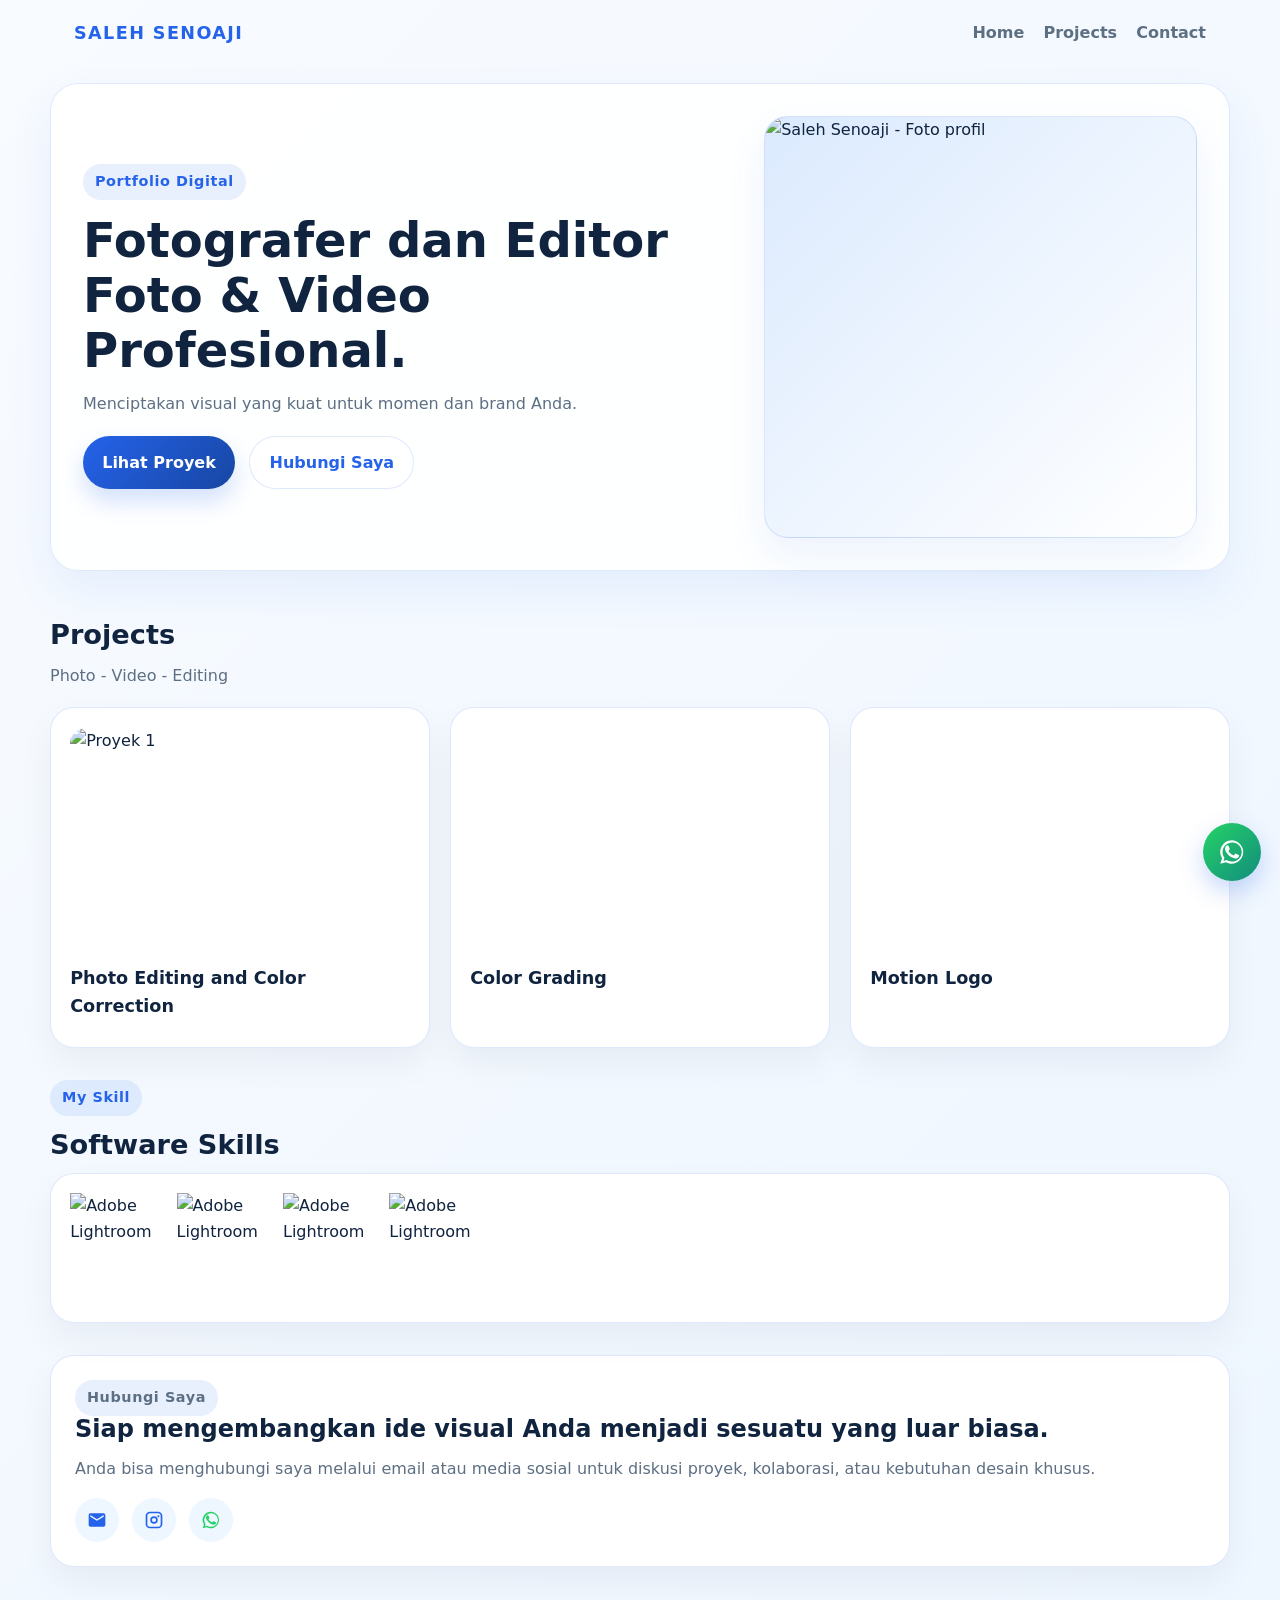
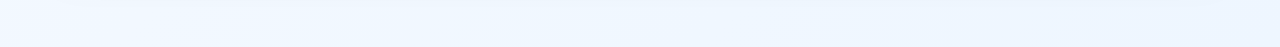
==== index.html @ fd32565c "Create portfolio HTML structure for Saleh Senoaji This HTML file serves as a portfolio for Saleh Sen" ====
<!DOCTYPE html>
<html lang="id">
<head>
  <meta charset="UTF-8">
  <meta name="viewport" content="width=device-width, initial-scale=1.0">
  <title>Saleh Senoaji - Portfolio</title>
  <link rel="stylesheet" href="slhweb.css">
</head>
<body>

<nav class="navbar">
  <a href="#home" class="brand">SALEH SENOAJI</a>
  <div class="nav-links">
    <a href="#home">Home</a>
    <a href="#projects">Projects</a>
    <a href="#contact">Contact</a>
  </div>
</nav>

<main id="home">
  <section class="hero">
    <div class="hero-content">
      <p class="eyebrow">Portfolio Digital</p>
      <h1>Fotografer dan Editor Foto & Video Profesional.</h1>
      <p class="hero-text">Menciptakan visual yang kuat untuk momen dan brand Anda.</p>
      <div class="hero-actions">
        <a href="#projects" class="btn btn-primary">Lihat Proyek</a>
        <a href="#contact" class="btn btn-secondary">Hubungi Saya</a>
      </div>
    </div>
    <div class="hero-visual">
      <img src="ASSET FOTO/PPA09999.jpg" alt="Saleh Senoaji - Foto profil" class="hero-image">
    </div>
  </section>

  <header class="mb-20">
    <h2 class="section-title">Projects</h2>
    <p class="subtitle">Photo - Video - Editing</p>
  </header>

  <!-- Gallery -->
  <section class="gallery-section" id="projects">
    <div class="gallery-grid">
      <article class="card">
        <div class="thumb">
          <img src="ASSET FOTO/DSC00315.jpg" alt="Proyek 1">
        </div>
        <h2> Photo Editing and Color Correction</h2>
        <!-- <p>Deskripsi singkat</p> -->
      </article>

      <article class="card">
        <div class="thumb">
          <video autoplay muted loop poster="Color Grading.jpg">
            <source src="Color Grading.mp4" type="video/mp4">
            Browser Anda tidak mendukung video.
          </video>
        </div>
        <h2>Color Grading</h2>
        <div class="brand-badges" aria-label="Brand yang digunakan">
            <!-- <img src="ASSET FOTO/Pr.png" alt="Adobe Lightroom" class="ikon-brand-project"> -->
            <!-- <img src="ASSET FOTO/Davinci.png" alt="Adobe Lightroom" class="ikon-brand-project"> -->
          </div>
      </article>

      <article class="card">
        <div class="thumb">
          <video autoplay muted loop poster="LAKMUD MOTION.jpg">
            <source src="LAKMUD MOTION.mp4" type="video/mp4">
            Browser Anda tidak mendukung video.
          </video>
        </div>
        <h2>Motion Logo</h2>
        <!-- <img src="ASSET FOTO/Ae.png" alt="Adobe Lightroom" class="ikon-brand-project"> -->
      </article>
    </div>

    <!-- <div class="gallery-grid">
      <article class="card">
        <div class="thumb">
          <img src="ASSET FOTO/MTS01700.jpg" alt="Proyek 1">
        </div>
        <h2>Event Documentation</h2>
        <div class="brand-badges" aria-label="Brand yang digunakan">
         <!-- <img src="ASSET FOTO/coni.png" alt="Adobe Lightroom" class="ikon-brand-project"> -->
         <!-- <img src="ASSET FOTO/Lrc.png" alt="Adobe Lightroom" class="ikon-brand-project"> -->
        <!-- </div> -->
      <!-- </article> --> 

      <!-- <article class="card">
        <div class="thumb">
          <img src="ASSET FOTO/yearbook.jpg" alt="Proyek 2" width="110px" height="130px">
        </div>
        <h2>Yearbook Photoshoot and Editing</h2>
        <div class="brand-badges" aria-label="Brand yang digunakan">
         <!-- <img src="ASSET FOTO/coni.png" alt="Adobe Lightroom" class="ikon-brand-project"> -->
         <!-- <img src="ASSET FOTO/Lrc.png" alt="Adobe Lightroom" class="ikon-brand-project"> -->
        <!-- </div>
      </article> --> 

      <!-- <article class="card"> -->
        <!-- <div class="thumb">
          <img src="ASSET FOTO/creation.jpg" alt="Proyek 3" width="110px" height="130px">
        </div>
        <h2>Creation</h2>
        <div class="brand-badges" aria-label="Brand yang digunakan">
         <!-- <img src="ASSET FOTO/coni.png" alt="Adobe Lightroom" class="ikon-brand-project"> -->
         <!-- <img src="ASSET FOTO/Lrc.png" alt="Adobe Lightroom" class="ikon-brand-project"> -->
       <!-- > </div>
      </article> -- -->
    </div>
  </section>

  <section class="skills-section" id="skills">
    <div class="section-heading">
      <p class="eyebrow">My Skill</p>
      <h2 class="section-title">Software Skills</h2>
    </div>
    <div class="skills-grid">
      <div class="skill-card">
        <div class="skill-title-row">
          <div class="brand-badges" aria-label="Brand yang digunakan">
            <img src="ASSET FOTO/Lrc.png" alt="Adobe Lightroom" class="ikon-brand">
            <img src="ASSET FOTO/Ai.png" alt="Adobe Lightroom" class="ikon-brand">
            <!-- <img src="ASSET FOTO/Ps.png" alt="Adobe Lightroom" class="ikon-brand"> -->
            <img src="ASSET FOTO/Pr.png" alt="Adobe Lightroom" class="ikon-brand">
            <!-- <img src="ASSET FOTO/Ae.png" alt="Adobe Lightroom" class="ikon-brand"> -->
            <img src="ASSET FOTO/Davinci.png" alt="Adobe Lightroom" class="ikon-brand">
            <!-- <img src="ASSET FOTO/capcut-icon.png" alt="Adobe Lightroom" class="ikon-brand"> -->
          </div>
        </div>
      </div>
    </div>
  </section>

  <section class="contact-section" id="contact">
    <div class="contact-card">
      <p class="eyebrow">Hubungi Saya</p>
      <h2>Siap mengembangkan ide visual Anda menjadi sesuatu yang luar biasa.</h2>
      <p>Anda bisa menghubungi saya melalui email atau media sosial untuk diskusi proyek, kolaborasi, atau kebutuhan desain khusus.</p>
      <div class="contact-links">
        <a href="mailto:senoajisaleh@gmail.com" class="icon-btn" aria-label="Email">
          <svg viewBox="0 0 24 24" aria-hidden="true">
            <path d="M20 4H4a2 2 0 0 0-2 2v12a2 2 0 0 0 2 2h16a2 2 0 0 0 2-2V6a2 2 0 0 0-2-2Zm0 4-8 5-8-5V6l8 5 8-5v2Z"/>
          </svg>
        </a>
        <a href="https://www.instagram.com/salehseno_?utm_source=qr" target="_blank" class="icon-btn" aria-label="Instagram">
          <svg viewBox="0 0 24 24" aria-hidden="true">
            <path d="M7 2h10a5 5 0 0 1 5 5v10a5 5 0 0 1-5 5H7a5 5 0 0 1-5-5V7a5 5 0 0 1 5-5Zm0 2a3 3 0 0 0-3 3v10a3 3 0 0 0 3 3h10a3 3 0 0 0 3-3V7a3 3 0 0 0-3-3H7Zm5 3.5A4.5 4.5 0 1 1 7.5 12 4.5 4.5 0 0 1 12 7.5Zm0 2A2.5 2.5 0 1 0 14.5 12 2.5 2.5 0 0 0 12 9.5Zm5.25-3.25a1.25 1.25 0 1 1-1.25 1.25 1.25 1.25 0 0 1 1.25-1.25Z"/>
          </svg>
        </a>
        <a href="https://wa.me/6285198229199" target="_blank" class="icon-btn whatsapp-btn" aria-label="WhatsApp">
          <svg viewBox="0 0 24 24" aria-hidden="true">
            <path d="M17.472 14.382c-.297-.149-1.758-.867-2.03-.967-.272-.099-.47-.149-.67.149-.198.297-.768.967-.941 1.165-.173.198-.347.223-.644.074-.297-.149-1.255-.462-2.39-1.475-.883-.788-1.48-1.761-1.653-2.059-.173-.297-.018-.458.13-.606.134-.133.297-.347.446-.521.149-.174.198-.297.297-.495.099-.198.05-.372-.025-.521-.074-.149-.669-1.611-.916-2.206-.242-.579-.487-.5-.669-.51-.173-.008-.372-.01-.57-.01-.198 0-.521.074-.792.372-.272.297-1.04 1.016-1.04 2.479 0 1.462 1.065 2.875 1.213 3.073.149.198 2.099 3.2 5.076 4.487.709.306 1.262.49 1.694.627.712.227 1.36.195 1.872.118.572-.085 1.758-.719 2.006-1.413.248-.694.248-1.289.174-1.413-.074-.123-.272-.198-.57-.347Z"/>
            <path d="M12.001 2a10 10 0 0 0-8.515 15.364L2 22l4.75-1.248A10 10 0 1 0 12.001 2Zm0 18.2a8.2 8.2 0 0 1-4.164-1.147l-.298-.178-2.817.74.75-2.747-.195-.3A8.2 8.2 0 1 1 12 20.2Z"/>
          </svg>
        </a>
      </div>
    </div>
  </section>
</main>

<a href="https://wa.me/6285198229199" target="_blank" rel="noopener noreferrer" class="whatsapp-float" aria-label="Hubungi WhatsApp">
  <svg viewBox="0 0 24 24" aria-hidden="true">
    <path d="M17.472 14.382c-.297-.149-1.758-.867-2.03-.967-.272-.099-.47-.149-.67.149-.198.297-.768.967-.941 1.165-.173.198-.347.223-.644.074-.297-.149-1.255-.462-2.39-1.475-.883-.788-1.48-1.761-1.653-2.059-.173-.297-.018-.458.13-.606.134-.133.297-.347.446-.521.149-.174.198-.297.297-.495.099-.198.05-.372-.025-.521-.074-.149-.669-1.611-.916-2.206-.242-.579-.487-.5-.669-.51-.173-.008-.372-.01-.57-.01-.198 0-.521.074-.792.372-.272.297-1.04 1.016-1.04 2.479 0 1.462 1.065 2.875 1.213 3.073.149.198 2.099 3.2 5.076 4.487.709.306 1.262.49 1.694.627.712.227 1.36.195 1.872.118.572-.085 1.758-.719 2.006-1.413.248-.694.248-1.289.174-1.413-.074-.123-.272-.198-.57-.347Z"/>
    <path d="M12.001 2a10 10 0 0 0-8.515 15.364L2 22l4.75-1.248A10 10 0 1 0 12.001 2Zm0 18.2a8.2 8.2 0 0 1-4.164-1.147l-.298-.178-2.817.74.75-2.747-.195-.3A8.2 8.2 0 1 1 12 20.2Z"/>
  </svg>
</a>

<script src="scroll.js"></script>

</body>
</html>
---- slhweb.css ----
:root {
  --bg: #f5f9ff;
  --surface: #ffffff;
  --text: #10233f;
  --muted: #5d6f83;
  --accent: #2563eb;
  --accent-dark: #1746a2;
  --border: rgba(37, 99, 235, 0.14);
}

* {
  box-sizing: border-box;
}

html {
  scroll-behavior: smooth;
}

body {
  margin: 0;
  font-family: Inter, ui-sans-serif, system-ui, -apple-system, BlinkMacSystemFont, "Segoe UI", sans-serif;
  background: linear-gradient(135deg, #f8fbff 0%, #eef6ff 100%);
  color: var(--text);
  line-height: 1.6;
}

img,
video {
  max-width: 100%;
  display: block;
}

a {
  color: inherit;
  text-decoration: none;
}

.navbar {
  display: flex;
  justify-content: space-between;
  align-items: center;
  padding: 1.2rem 1.5rem;
  max-width: 1180px;
  margin: 0 auto;
}

.brand {
  font-size: 1.1rem;
  font-weight: 800;
  letter-spacing: 0.08em;
  color: var(--accent);
}

.nav-links {
  display: flex;
  gap: 1.2rem;
  flex-wrap: wrap;
}

.nav-links a {
  color: var(--muted);
  font-weight: 600;
}

.nav-links a:hover {
  color: var(--accent);
}

main {
  padding: 0 1.5rem 3rem;
}

.hero {
  max-width: 1180px;
  margin: 1rem auto 3rem;
  display: grid;
  grid-template-columns: 1.2fr 0.8fr;
  gap: 2rem;
  align-items: center;
  padding: 2rem;
  border: 1px solid var(--border);
  border-radius: 28px;
  background: rgba(255, 255, 255, 0.9);
  box-shadow: 0 20px 45px rgba(37, 99, 235, 0.08);
}

.eyebrow {
  display: inline-block;
  margin: 0 0 0.8rem;
  padding: 0.4rem 0.75rem;
  border-radius: 999px;
  background: rgba(37, 99, 235, 0.1);
  color: var(--accent);
  font-size: 0.9rem;
  font-weight: 700;
  letter-spacing: 0.04em;
}

.hero h1,
.section-title,
.contact-card h2 {
  margin: 0 0 0.8rem;
  line-height: 1.15;
}

.hero h1 {
  font-size: clamp(2rem, 4vw, 3rem);
}

.hero-text,
.subtitle,
.skill-card p,
.contact-card p {
  color: var(--muted);
  margin: 0;
}

.hero-actions {
  display: flex;
  flex-wrap: wrap;
  gap: 0.9rem;
  margin-top: 1.2rem;
}

.btn {
  display: inline-flex;
  align-items: center;
  justify-content: center;
  padding: 0.8rem 1.2rem;
  border-radius: 999px;
  font-weight: 700;
  transition: transform 0.2s ease, box-shadow 0.2s ease;
}

.btn:hover {
  transform: translateY(-2px);
}

.btn-primary {
  background: linear-gradient(135deg, var(--accent) 0%, var(--accent-dark) 100%);
  color: #fff;
  box-shadow: 0 12px 24px rgba(37, 99, 235, 0.2);
}

.btn-secondary {
  background: #fff;
  color: var(--accent);
  border: 1px solid var(--border);
}

.hero-visual {
  position: relative;
  min-height: 260px;
  border-radius: 24px;
  background: linear-gradient(135deg, #dbeafe 0%, #ffffff 100%);
  border: 1px solid var(--border);
  overflow: hidden;
  box-shadow: 0 18px 40px rgba(37, 99, 235, 0.08);
}

.hero-image {
  width: 100%;
  height: 100%;
  min-height: 420px;
  object-fit: cover;
  display: block;
}

.section-title {
  font-size: 1.7rem;
}

.mb-20 {
  margin-bottom: 1.2rem;
  max-width: 1180px;
  margin-left: auto;
  margin-right: auto;
}

.gallery-section,
.skills-section,
.contact-section {
  max-width: 1180px;
  margin: 0 auto 2rem;
}

.gallery-grid {
  display: grid;
  grid-template-columns: repeat(3, minmax(0, 1fr));
  gap: 1.25rem;
}

.card,
.skill-card,
.contact-card {
  background: var(--surface);
  border: 1px solid var(--border);
  border-radius: 24px;
  padding: 1.2rem;
  box-shadow: 0 16px 35px rgba(15, 23, 42, 0.05);
}

.card {
  display: flex;
  flex-direction: column;
  transition: transform 0.2s ease, box-shadow 0.2s ease;
}

.card:hover {
  transform: translateY(-4px);
  box-shadow: 0 20px 45px rgba(37, 99, 235, 0.12);
}

.thumb {
  margin-bottom: 1rem;
  overflow: hidden;
  border-radius: 16px;
}

.thumb img,
.thumb video {
  width: 100%;
  height: 220px;
  object-fit: cover;
  display: block;
}

.card h2,
.skill-card h3 {
  margin: 0 0 0.5rem;
  font-size: 1.1rem;
}

.skills-grid {
  display: grid;
  grid-template-columns: repeat(1, minmax(0, 1fr));
  gap: 1rem;
}

.skill-title-row {
  display: flex;
  justify-content: space-between;
  align-items: center;
  gap: 0.8rem;
  margin-bottom: 0.6rem;
}

.brand-badges {
  display: flex;
  gap: 0.4rem;
  flex-wrap: wrap;
}

.brand-badge {
  padding: 0.25rem 0.55rem;
  border-radius: 999px;
  font-size: 0.75rem;
  font-weight: 700;
  color: #fff;
}
.ikon-brand {
  width: 100px;
  height: 100px;
  object-fit: contain;
}
.ikon-brand-project {
  width: 30px;
  height: 30px;
  object-fit: cover;
}

.contact-card {
  padding: 1.5rem;
}

.contact-links {
  display: flex;
  gap: 0.8rem;
  margin-top: 1rem;
}

.icon-btn {
  display: inline-flex;
  align-items: center;
  justify-content: center;
  width: 44px;
  height: 44px;
  border-radius: 50%;
  background: #eef6ff;
  color: var(--accent);
  transition: transform 0.2s ease, background 0.2s ease;
}

.icon-btn:hover {
  transform: translateY(-2px);
  background: #dbeafe;
}

.icon-btn svg {
  width: 20px;
  height: 20px;
  fill: currentColor;
}

.whatsapp-btn {
  color: #25d366;
}

.whatsapp-float {
  position: fixed;
  right: 1.2rem;
  bottom: 1.2rem;
  width: 58px;
  height: 58px;
  display: inline-flex;
  align-items: center;
  justify-content: center;
  border-radius: 50%;
  background: linear-gradient(135deg, #25d366 0%, #128c7e 100%);
  color: #fff;
  box-shadow: 0 10px 24px rgba(37, 99, 235, 0.25);
  z-index: 999;
  transition: transform 0.2s ease, box-shadow 0.2s ease;
}

.whatsapp-float:hover {
  transform: translateY(-3px);
  box-shadow: 0 14px 28px rgba(37, 99, 235, 0.3);
}

.whatsapp-float svg {
  width: 28px;
  height: 28px;
  fill: currentColor;
}

@media (max-width: 900px) {
  .hero {
    grid-template-columns: 1fr;
  }

  .gallery-grid {
    grid-template-columns: 1fr 1fr;
  }

  .skills-grid {
    grid-template-columns: 1fr;
  }
}

@media (max-width: 600px) {
  .gallery-grid {
    grid-template-columns: 1fr;
  }
}

@media (max-width: 600px) {
  .navbar,
  main {
    padding-left: 1rem;
    padding-right: 1rem;
  }

  .hero {
    padding: 1.25rem;
  }

  .nav-links {
    gap: 0.7rem;
  }
}
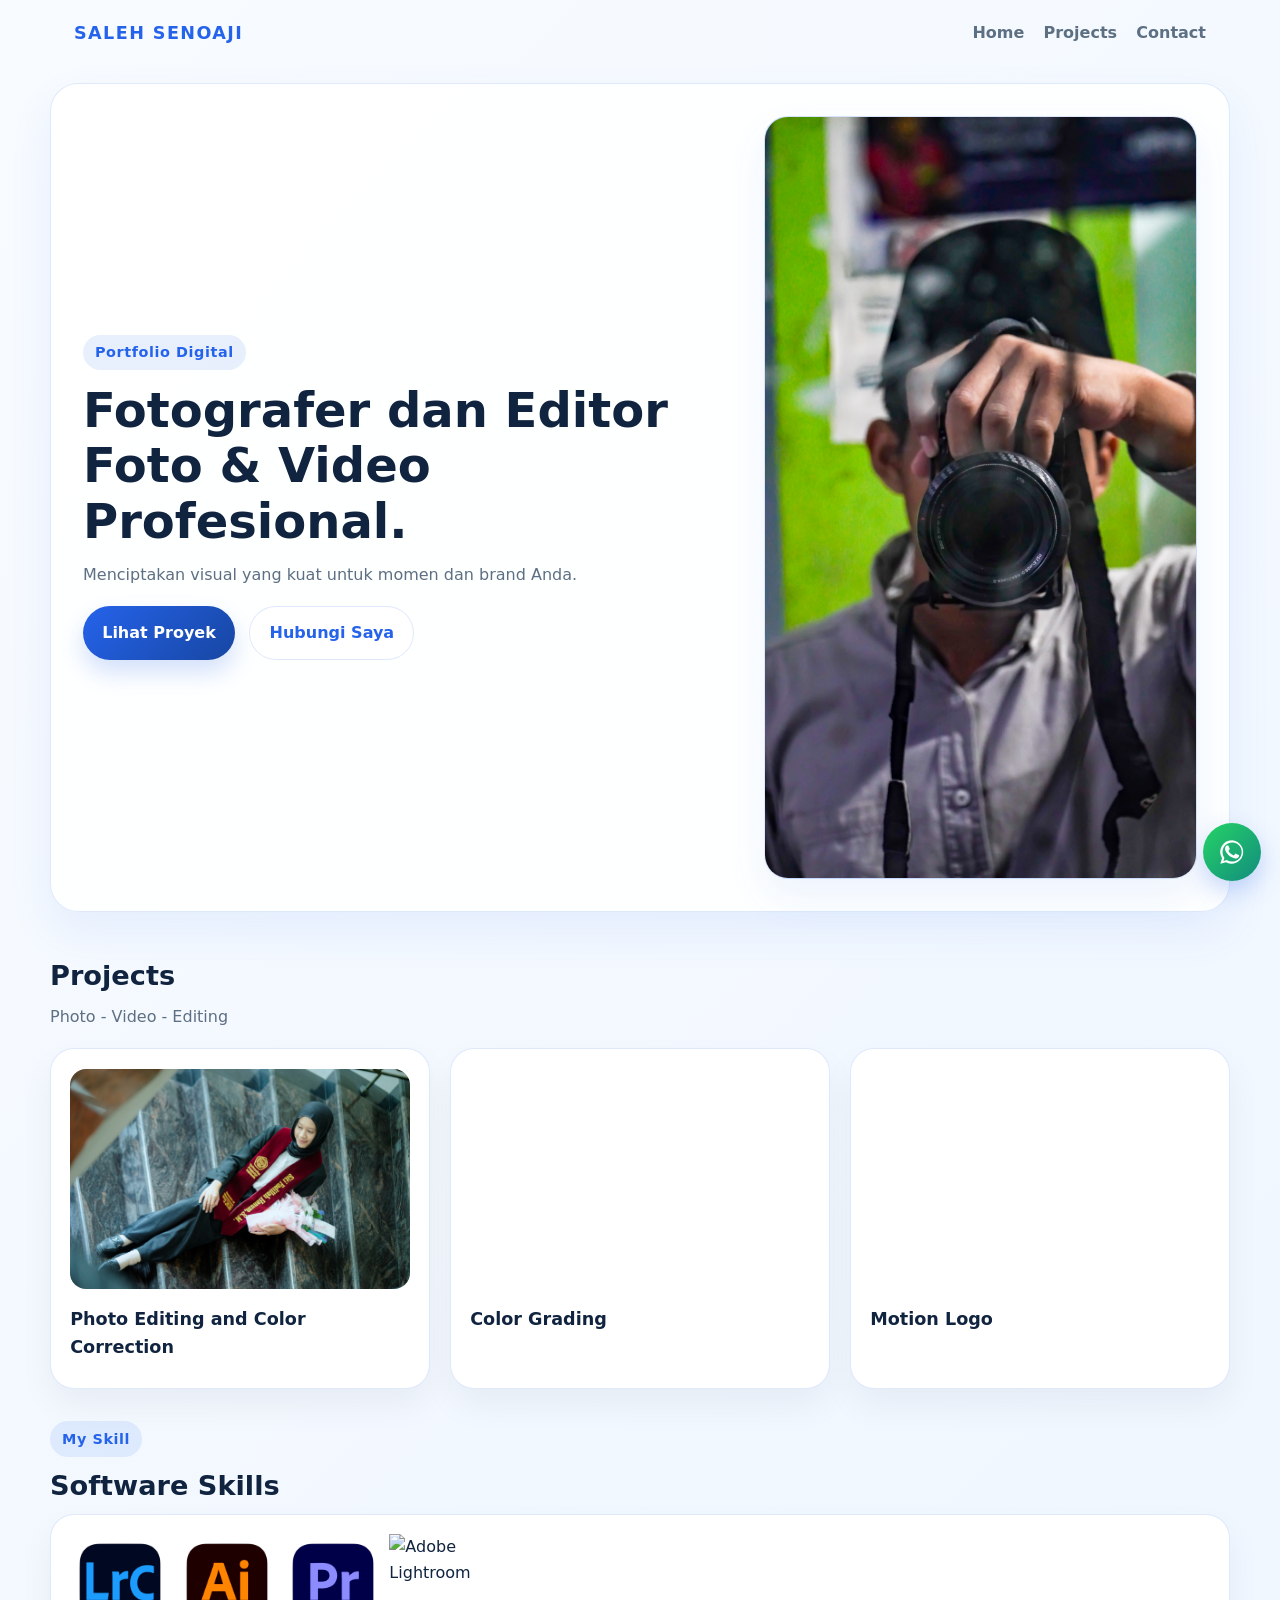
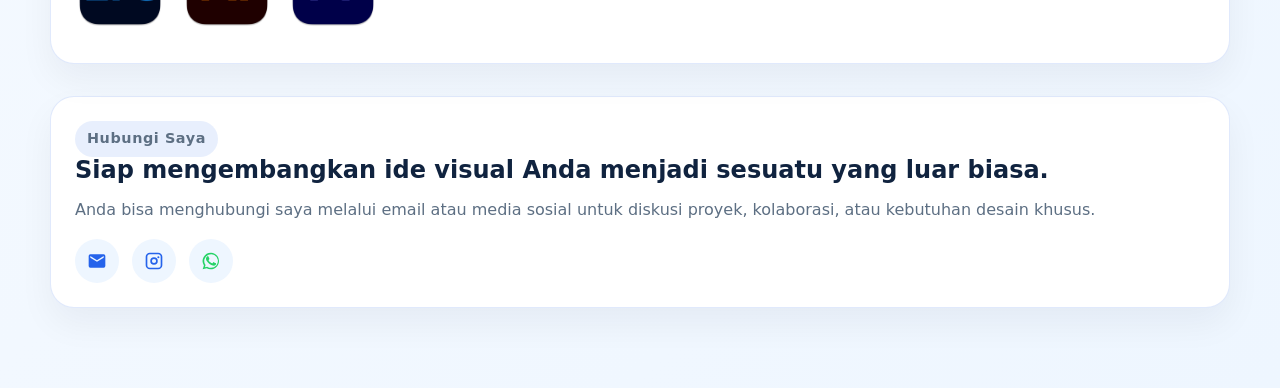
==== commit 6c7785a7: "Update index.html" ====
--- a/index.html
+++ b/index.html
@@ -29,7 +29,7 @@
       </div>
     </div>
     <div class="hero-visual">
-      <img src="ASSET FOTO/PPA09999.jpg" alt="Saleh Senoaji - Foto profil" class="hero-image">
+      <img src="PPA09999.jpg" alt="Saleh Senoaji - Foto profil" class="hero-image">
     </div>
   </section>
 
@@ -43,7 +43,7 @@
     <div class="gallery-grid">
       <article class="card">
         <div class="thumb">
-          <img src="ASSET FOTO/DSC00315.jpg" alt="Proyek 1">
+          <img src="DSC00315.jpg" alt="Proyek 1">
         </div>
         <h2> Photo Editing and Color Correction</h2>
         <!-- <p>Deskripsi singkat</p> -->
@@ -120,12 +120,12 @@
       <div class="skill-card">
         <div class="skill-title-row">
           <div class="brand-badges" aria-label="Brand yang digunakan">
-            <img src="ASSET FOTO/Lrc.png" alt="Adobe Lightroom" class="ikon-brand">
-            <img src="ASSET FOTO/Ai.png" alt="Adobe Lightroom" class="ikon-brand">
+            <img src="Lrc.png" alt="Adobe Lightroom" class="ikon-brand">
+            <img src="Ai.png" alt="Adobe Lightroom" class="ikon-brand">
             <!-- <img src="ASSET FOTO/Ps.png" alt="Adobe Lightroom" class="ikon-brand"> -->
-            <img src="ASSET FOTO/Pr.png" alt="Adobe Lightroom" class="ikon-brand">
+            <img src="Pr.png" alt="Adobe Lightroom" class="ikon-brand">
             <!-- <img src="ASSET FOTO/Ae.png" alt="Adobe Lightroom" class="ikon-brand"> -->
-            <img src="ASSET FOTO/Davinci.png" alt="Adobe Lightroom" class="ikon-brand">
+            <img src="Davinci.png" alt="Adobe Lightroom" class="ikon-brand">
             <!-- <img src="ASSET FOTO/capcut-icon.png" alt="Adobe Lightroom" class="ikon-brand"> -->
           </div>
         </div>
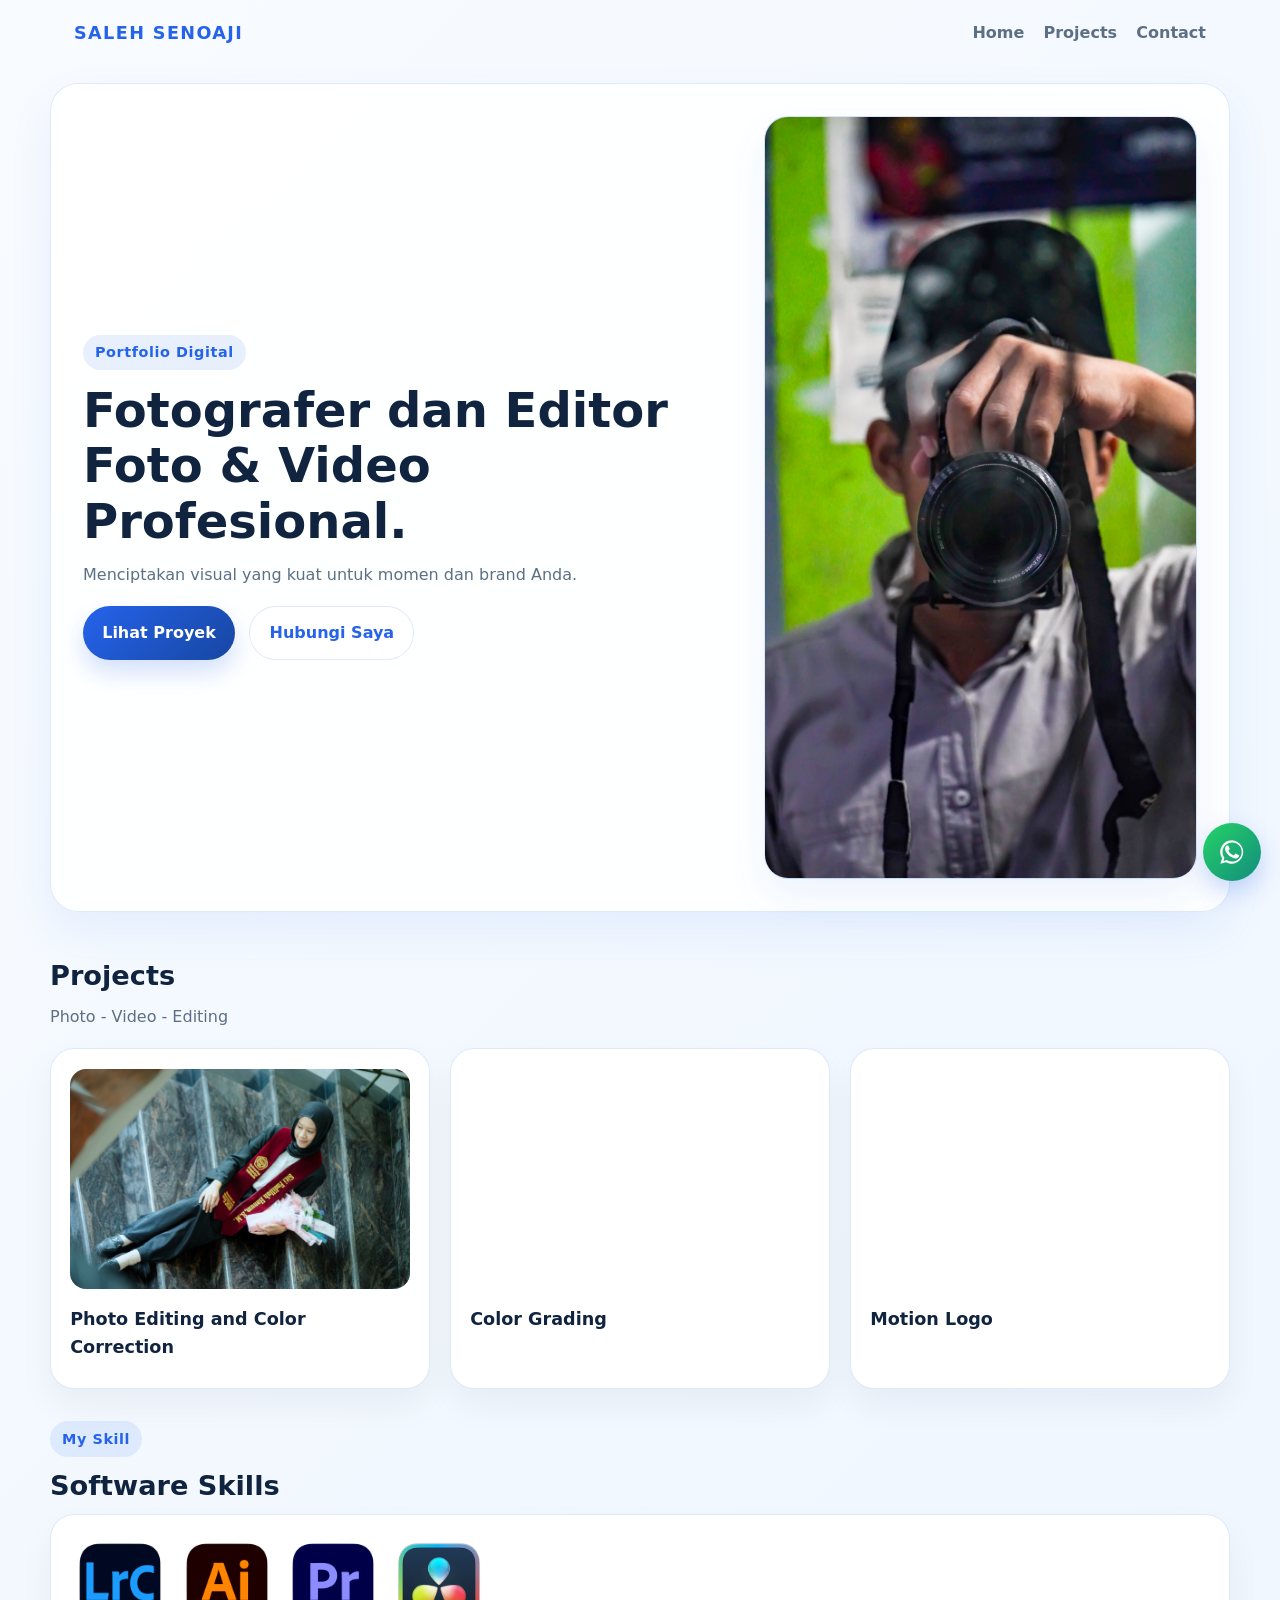
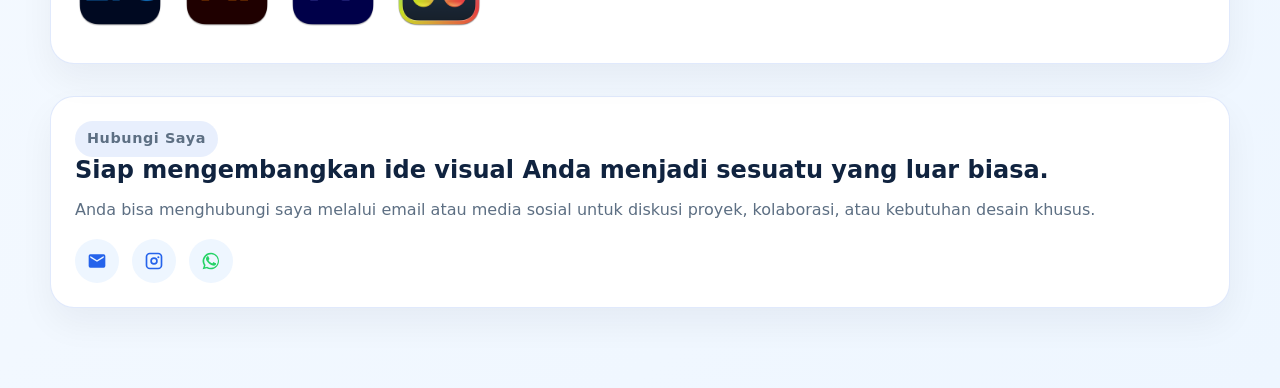
==== commit ae4b1800: "Add files via upload" ====
--- a/index.html
+++ b/index.html
@@ -29,7 +29,7 @@
       </div>
     </div>
     <div class="hero-visual">
-      <img src="PPA09999.jpg" alt="Saleh Senoaji - Foto profil" class="hero-image">
+      <img src="ASSET FOTO/PPA09999.jpg" alt="Saleh Senoaji - Foto profil" class="hero-image">
     </div>
   </section>
 
@@ -43,7 +43,7 @@
     <div class="gallery-grid">
       <article class="card">
         <div class="thumb">
-          <img src="DSC00315.jpg" alt="Proyek 1">
+          <img src="ASSET FOTO/DSC00315.jpg" alt="Proyek 1">
         </div>
         <h2> Photo Editing and Color Correction</h2>
         <!-- <p>Deskripsi singkat</p> -->
@@ -120,12 +120,12 @@
       <div class="skill-card">
         <div class="skill-title-row">
           <div class="brand-badges" aria-label="Brand yang digunakan">
-            <img src="Lrc.png" alt="Adobe Lightroom" class="ikon-brand">
-            <img src="Ai.png" alt="Adobe Lightroom" class="ikon-brand">
+            <img src="ASSET FOTO/Lrc.png" alt="Adobe Lightroom" class="ikon-brand">
+            <img src="ASSET FOTO/Ai.png" alt="Adobe Lightroom" class="ikon-brand">
             <!-- <img src="ASSET FOTO/Ps.png" alt="Adobe Lightroom" class="ikon-brand"> -->
-            <img src="Pr.png" alt="Adobe Lightroom" class="ikon-brand">
+            <img src="ASSET FOTO/Pr.png" alt="Adobe Lightroom" class="ikon-brand">
             <!-- <img src="ASSET FOTO/Ae.png" alt="Adobe Lightroom" class="ikon-brand"> -->
-            <img src="Davinci.png" alt="Adobe Lightroom" class="ikon-brand">
+            <img src="ASSET FOTO/Davinci.png" alt="Adobe Lightroom" class="ikon-brand">
             <!-- <img src="ASSET FOTO/capcut-icon.png" alt="Adobe Lightroom" class="ikon-brand"> -->
           </div>
         </div>
@@ -170,4 +170,4 @@
 <script src="scroll.js"></script>
 
 </body>
-</html>
+</html>
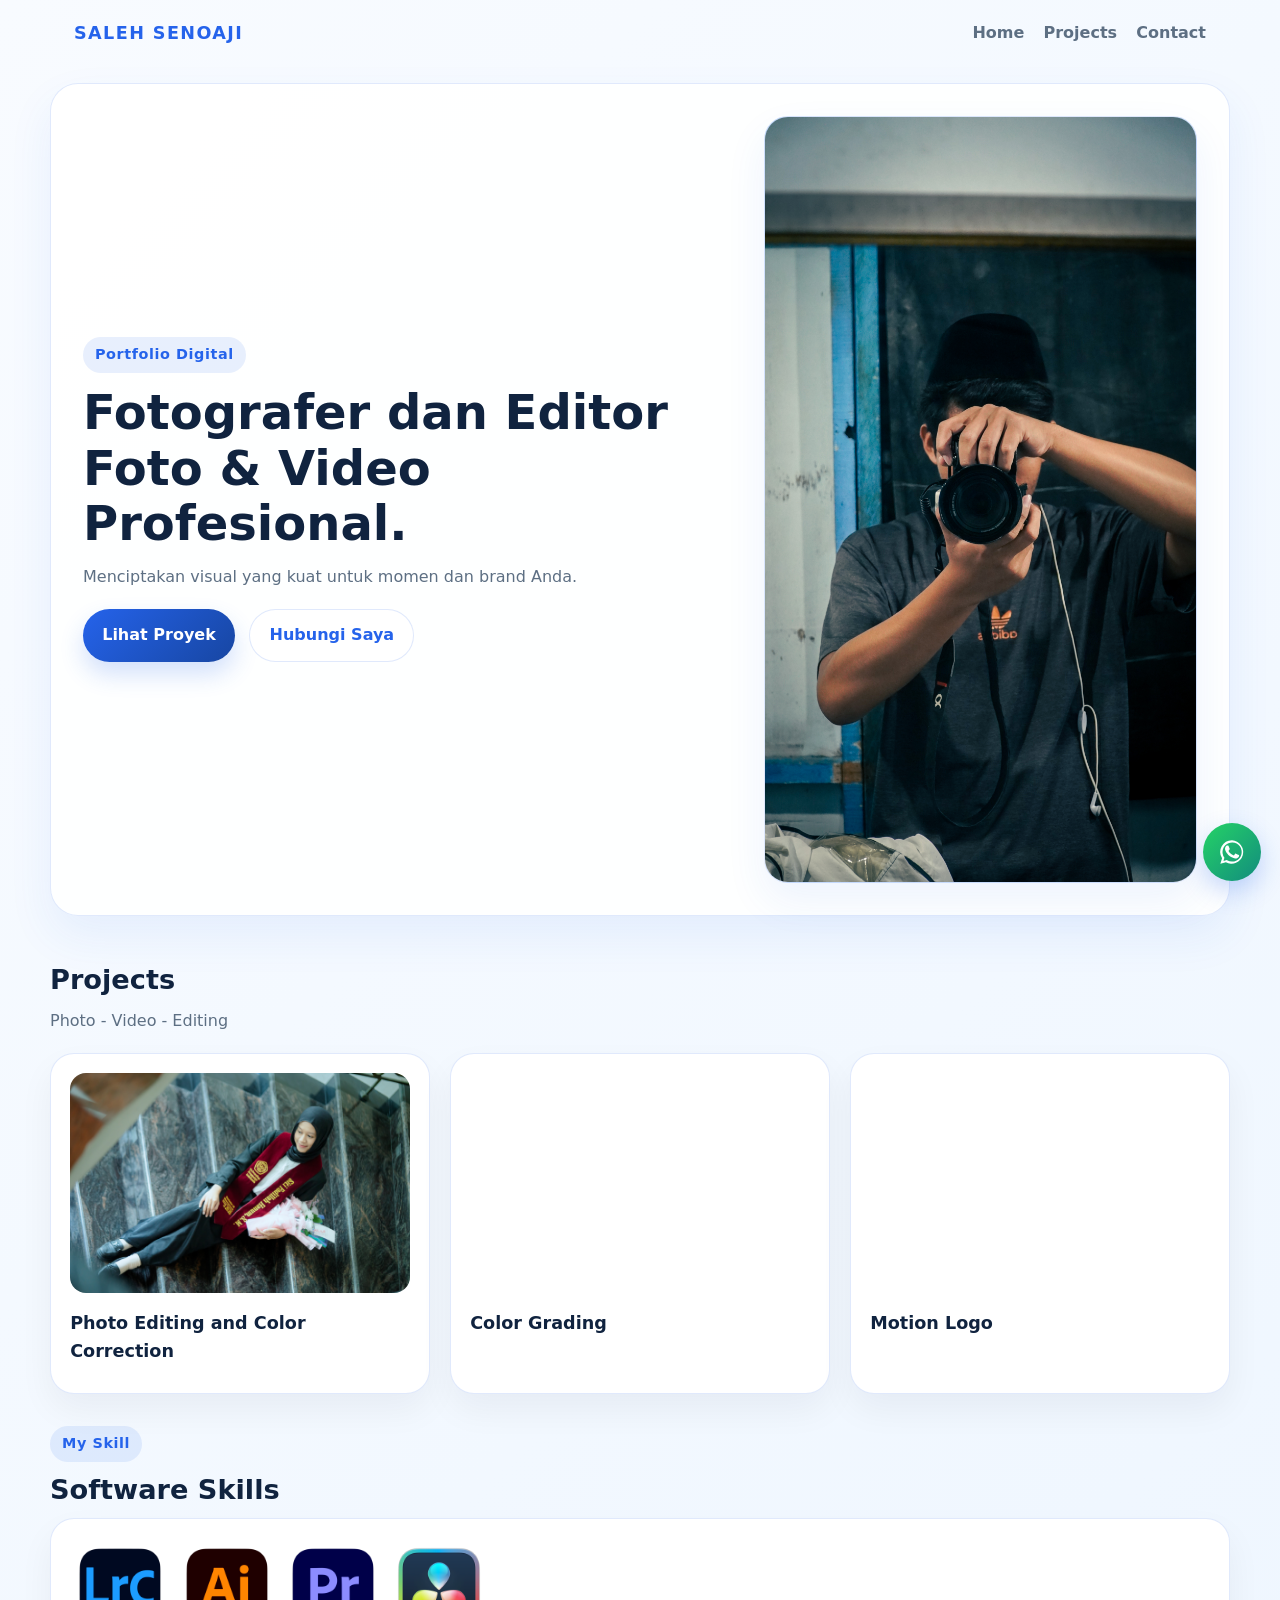
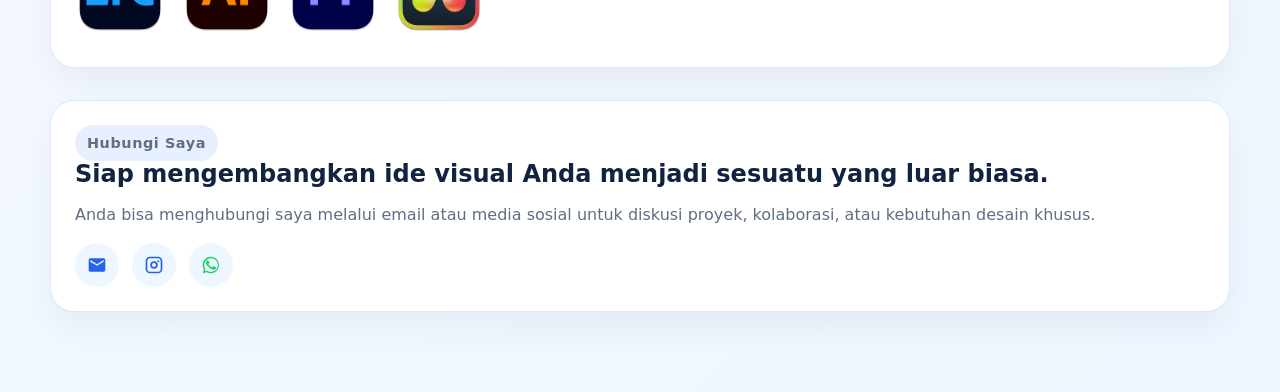
==== commit 53a39685: "Update hero image source in index.html" ====
--- a/index.html
+++ b/index.html
@@ -29,7 +29,7 @@
       </div>
     </div>
     <div class="hero-visual">
-      <img src="ASSET FOTO/PPA09999.jpg" alt="Saleh Senoaji - Foto profil" class="hero-image">
+      <img src="A6600377.jpg" alt="Saleh Senoaji - Foto profil" class="hero-image">
     </div>
   </section>
 
@@ -170,4 +170,4 @@
 <script src="scroll.js"></script>
 
 </body>
-</html>+</html>
